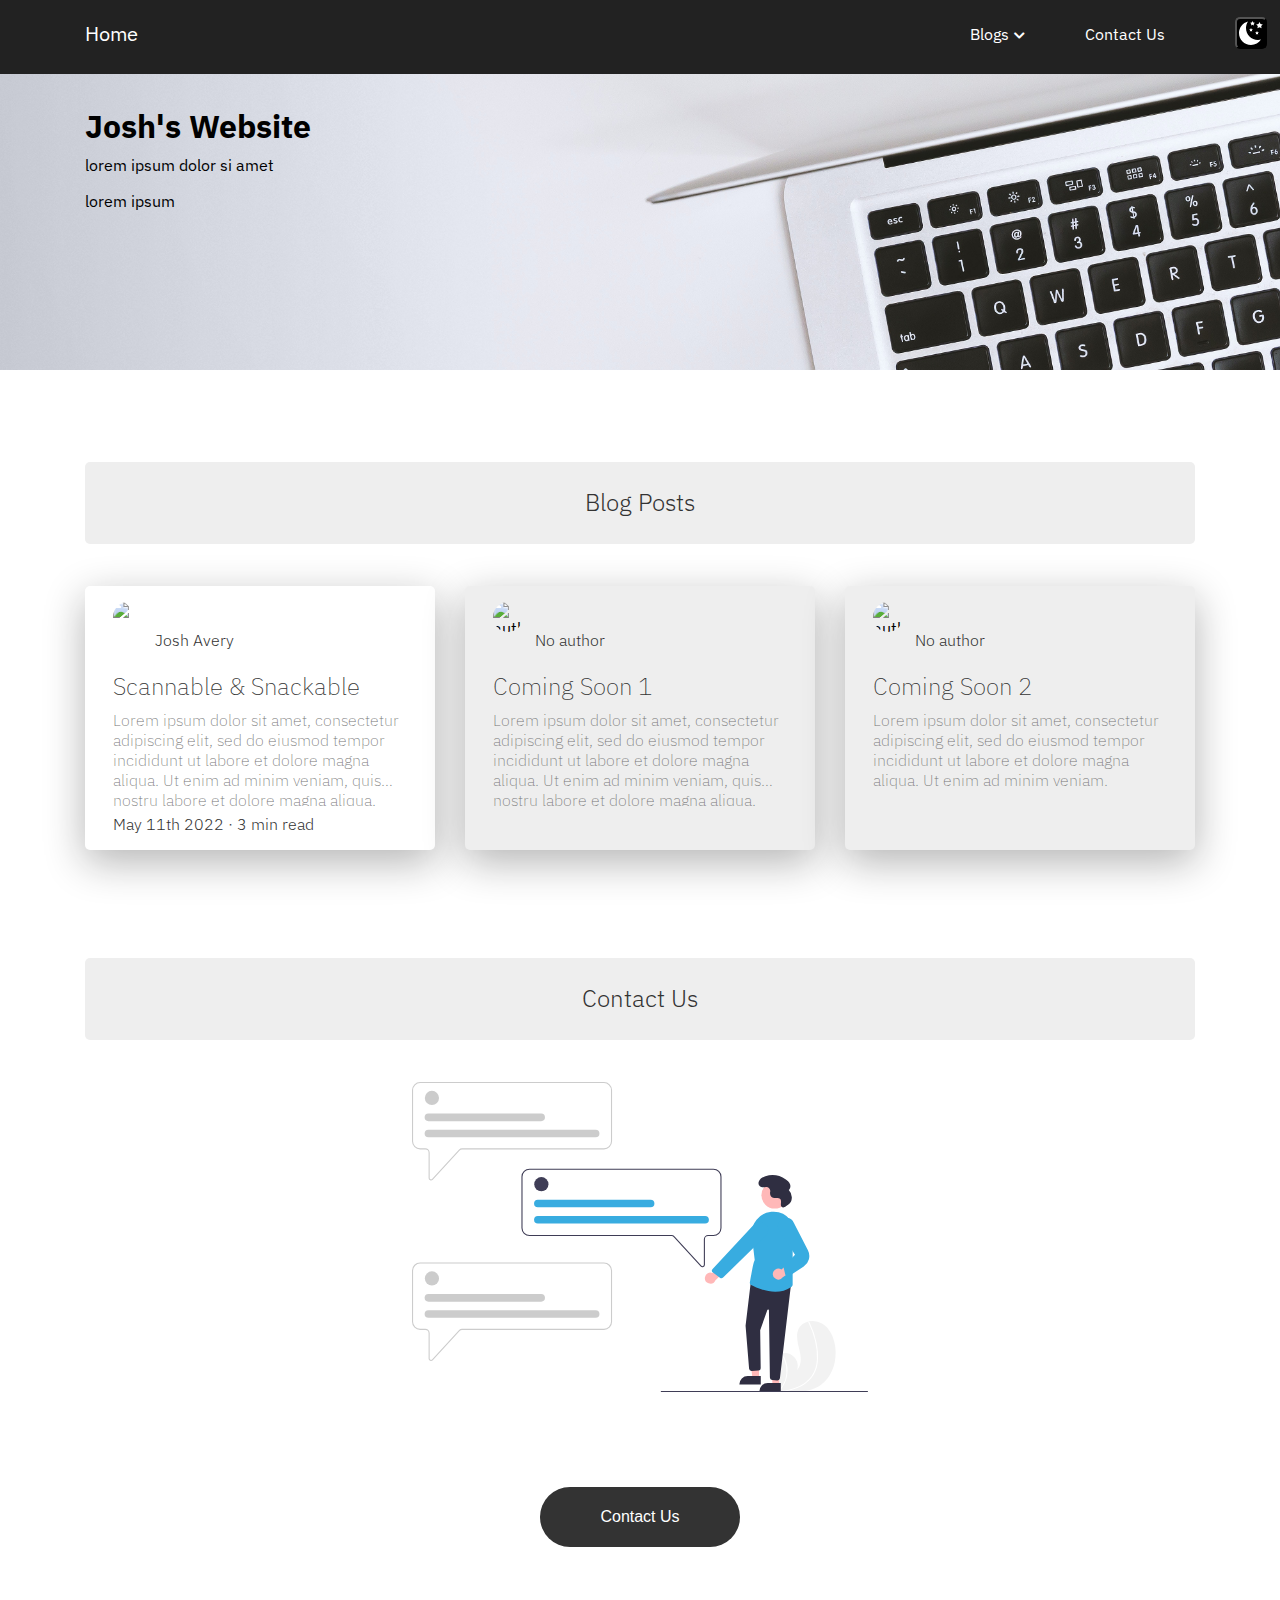
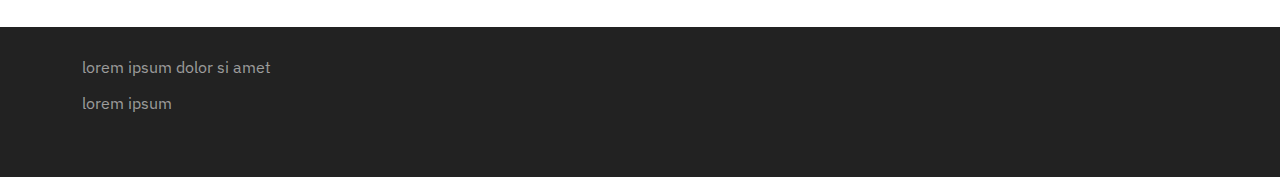
==== Uni Coding Module/pages/index.html @ 65207c30 "Add files via upload" ====
<!DOCTYPE html>
<html lang="en">

<head>
  <meta charset="utf-8">
    <meta name="viewport" content="width=device-width, initial-scale=1">
  <title>Uni Assignment</title>
  <link rel="stylesheet" type="text/css" href= "styles.css"/>
  <link rel="preconnect" href="https://fonts.googleapis.com">
    <link rel="preconnect" href="https://fonts.gstatic.com" crossorigin>
    <link href="https://fonts.googleapis.com/css2?family=IBM+Plex+Sans:ital,wght@0,100;0,200;0,300;0,400;0,500;0,600;0,700;1,100;1,200;1,300;1,400;1,500;1,600;1,700&display=swap" rel="stylesheet">
  <link rel="stylesheet" href="https://cdnjs.cloudflare.com/ajax/libs/font-awesome/5.13.0/css/all.min.css">
  <link rel="stylesheet" type="text/css" href= "bootstrap-grid.css"/>
  <link rel="stylesheet" type="text/css" href= "bootstrap-grid.min.css"/>
</head>

<body>

  <nav id="navbar">
    <ul class="menu">
      <li class="logo"><a href="../Pages/index.html">Home</a></li>
      <li class="item has-submenu">
        <a tabindex="0">Blogs</a>
        <ul class="submenu">
          <li class="subitem"><a href="../Pages/scannable&snackable.html">Scannable & Snackable</a></li>
          <li class="subitem"><a href="#">Coming Soon 1</a></li>
          <li class="subitem"><a href="#">Coming Soon 2</a></li>
        </ul>
      </li>
      <li class="item"><a href="../Pages/contact.html">Contact Us</a></li>
      <li class="toggle"><a href="#"><i class="fas fa-bars"></i></a></li>
    </ul>
  </nav>

  <div class="container" id="navspacer">
  </div>

  <div id="hero">
    <div class="container" id="herocontent">
      <h1 class="herocopy">Josh's Website</h1>
      <p class="herocopy">lorem ipsum dolor si amet</p>
      <p class="herocopy">lorem ipsum</p>
    </div>
  </div>

  <button id="dark-mode-toggle" class="dark-mode-toggle" aria-label="toggle dark mode">
  </button>

  <section>
    <div class="container">
      <div class="row">
        <div class="col" id="section-heading">
          <h2>Blog Posts</h2>
        </div>
      </div>
    </div>
    <div class="container">
      <div class="row">
        <div class="col" id="blog-card">
          <a href="../Pages/scannable&snackable.html">
            <div class="author-image">
              <img class="author-image" src="/Users/Joshua.avery@ibm.com/Library/Mobile Documents/com~apple~CloudDocs/Uni Coding Module/img/pexels-thgusstavo-santana-1933873.jpg" alt="author image">
            </div>
            <h4 class="blog-card-author">Josh Avery</h4>
            <h3 class="blog-card-title">Scannable & Snackable</h3>
            <p class="blog-card-copy">Lorem ipsum dolor sit amet, consectetur adipiscing elit, sed do eiusmod tempor incididunt ut labore et dolore magna aliqua. Ut enim ad minim veniam, quis nostru labore et dolore magna aliqua.</p>
            <p class="blog-card-info">May 11th 2022 · 3 min read</p>
          </a>
        </div>
        <div class="col blog-card-inactive">
          <div class="author-image">
            <img class="author-image" src="/Users/Joshua.avery@ibm.com/Library/Mobile Documents/com~apple~CloudDocs/Uni Coding Module/img/pexels-thgusstavo-santana-1933873.jpg" alt="author image">
          </div>
          <h4 class="blog-card-author">No author</h4>
          <h3 class="blog-card-title">Coming Soon 1</h3>
          <p class="blog-card-copy">Lorem ipsum dolor sit amet, consectetur adipiscing elit, sed do eiusmod tempor incididunt ut labore et dolore magna aliqua. Ut enim ad minim veniam, quis nostru labore et dolore magna aliqua.</p>
        </div>
        <div class="col blog-card-inactive">
          <div class="author-image">
            <img class="author-image" src="/Users/Joshua.avery@ibm.com/Library/Mobile Documents/com~apple~CloudDocs/Uni Coding Module/img/pexels-thgusstavo-santana-1933873.jpg" alt="author image">
          </div>
          <h4 class="blog-card-author">No author</h4>
          <h3 class="blog-card-title">Coming Soon 2</h3>
          <p class="blog-card-copy">Lorem ipsum dolor sit amet, consectetur adipiscing elit, sed do eiusmod tempor incididunt ut labore et dolore magna aliqua. Ut enim ad minim veniam.</p>
        </div>
      </div>
    </div>
  </section>

  <section style="height: auto;">
    <div class="container">
      <div class="row">
        <div class="col" id="section-heading-2">
          <h2>Contact Us</h2>
        </div>
      </div>
    </div>
    <div class="container">
      <div class="row" style="height: 45vh;">
        <div class="col" id="contact_img_index">
        </div>
      </div>
      <div class="row">
        <div class="col" style="display: flex; justify-content: center;">
          <a href="../Pages/contact.html">
            <button class="contact-button">Contact Us</button>
          </a>
        </div>
      </div>
    </div>
  </section>


    <div id="footer">
      <div class="container" id="footer_content">
        <p class="footer_content">lorem ipsum dolor si amet</p>
        <p class="footer_content">lorem ipsum</p>
      </div>
    </div>


  <script src="script.js"></script>
  <script src="darkmode.js"></script>

</body>

</html>
---- Uni Coding Module/pages/styles.css ----
* {
  box-sizing: border-box;
  padding: 0;
  margin: 0;}

body {
  font-family: 'IBM Plex Sans', sans-serif;
  margin-left: auto;
  margin-right: auto;
  margin-top: 0px;
  height: auto;
  background-color: var(--background);}

:root {
  --background: #FFFFFF;
  --dm-toggle: #FFFFFF;
  --body-text: #333333;
  --body-text-faint: #777777;
  --hero-text: #000000;
  --footer-text: #FFFFFF90;
  --nav-background: #222222;
  --button-color: #333333;
  --button-hover: #111111;
  --inverse-text: #FFFFFF;
  --box-shadow: #11111150;
  --card-background: #FFFFFF;
  --card-background-inactive: #EEEEEE;
  --section-heading-background: #EEEEEE;
  --blog-list-background: #EFEFEF60;}

.darkmode {
  --background: #222222;
  --dm-toggle: #FFBD33;
  --body-text: #FFFFFF;
  --body-text-faint: #FEFEFE80;
  --hero-text: #000000;
  --footer-text: #FFFFFF80;
  --nav-background: #000000;
  --button-color: #FFFFFF;
  --button-hover: #EEEEEE;
  --inverse-text: #333333;
  --box-shadow: #11111150;
  --card-background: #FFFFFF25;
  --card-background-inactive: #FFFFFF07;
  --section-heading-background: #EEEEEE20;
  --blog-list-background: #FFFFFF10;}

.dark-mode-toggle {
  position: absolute;
  z-index: 100;
  top: 1.3em;
  right: 1em;
  background-image: url(../img/dm_toggle.svg);
  background-repeat: no-repeat;
  background-color: var(--dm-toggle);
  background-position: center;
  color: var(--dm-toggle);
  cursor: pointer;
  width: 32px;
  height: 32px;
  border-radius: 5px;}

em {
  font-size: 11pt;
  color: var(--body-text-faint);}

h1 {
  font-family: 'IBM Plex Sans', sans-serif;
  color: var(--hero-text);
  padding-bottom: 8px;}

h2 {
  font-family: 'IBM Plex Sans', sans-serif;
  color: var(--body-text);
  font-weight: 300;
  padding-bottom: 16px;}

h3 {
  font-family: 'IBM Plex Sans', sans-serif;
  color: var(--body-text);
  font-weight: 400;
  padding-top: 16px;
  padding-bottom: 16px;}

p {
  color: var(--body-text);
  padding-bottom: 16px;}


#hero{
  background-image: url(../img/pexels-238118.jpg);
  background-size: cover;
  height: 300px;}

.herocopy {
  color: var(--hero-text);}

#footer {
  background-color: var(--nav-background);
  background-size: cover;
  margin-top: 80px;
  height: 150px;}

.footer_content {
  color: var(--footer-text);}

#blog-column-list {
  display: none;
  min-width: 190px;
  border-radius: 5px;}

#herocontent{
  padding-top: 35px;
  padding-left: 15px;
  padding-right: 15px;
  color: var(--hero-text);}

#contact_img{
  background-image: url(../img/undraw_personal_text_re_vqj3.svg);
  background-position: center top;
  background-size: clamp(10px, 80%, 1000px);
  background-repeat: no-repeat;
  margin-top: 190px;
  display: none;}

#contact_img_index{
  background-image: url(../img/undraw_personal_text_re_vqj3.svg);
  background-position: center top;
  background-size: clamp(10px, 80%, 1000px);
  background-repeat: no-repeat;
  margin-top: 0px;}

#section-heading {
  background-color: var(--section-heading-background);
  text-align: center;
  padding-top: 24px;
  margin-left: 15px;
  margin-right: 15px;
  padding-bottom: 10px;
  border-radius: 5px;
  margin-bottom: 12px;
  margin-top: 62px;
  height: auto;}

#section-heading-2 {
  background-color: var(--section-heading-background);
  text-align: center;
  padding-top: 24px;
  margin-left: 15px;
  margin-right: 15px;
  padding-bottom: 10px;
  border-radius: 5px;
  margin-bottom: 12px;
  margin-top: 62px;
  height: auto;}

#blog-card {
  margin-left: 15px;
  margin-right:15px;
  margin-bottom: 16px;
  background-color: var(--card-background);
  box-shadow: 0px 12px 40px var(--box-shadow);
  border-radius: 5px;
  height: clamp(150px, auto, 240px);}

.blog-card-inactive {
  min-width: 200px;
  margin-left: 15px;
  margin-right:15px;
  margin-bottom: 16px;
  background-color: var(--card-background-inactive);
  box-shadow: 0px 12px 40px var(--box-shadow);
  border-radius: 5px;
  height: auto;}

.author-image {
  border-radius: 50%;
  height: 30px;
  width: 30px;
  display: inline-block;
  margin-left: 8px;
  margin-top: 8px;}

.blog-card-author {
  font-weight: 300;
  font-size: 12pt;
  color: var(--body-text);
  margin-top: -20px;
  padding-left: 16px;
  display: inline-block;
  vertical-align: middle;}

.blog-text-bulk {
  text-align: center;}

.blog-card-title {
  font-weight: 200;
  font-size: 18pt;
  color: var(--body-text);
  padding-top: 12px;
  padding-left: 16px;
  padding-right: 16px;
  padding-bottom: 8px;
  display: block;}

.blog-card-copy {
  font-weight: 200;
  font-size: 12pt;
  display: -webkit-box;
  overflow: hidden;
  text-overflow: ellipsis;
  -webkit-line-clamp: 2;
  -webkit-box-orient: vertical;
  color: var(--body-text-faint);
  padding-left: 16px;
  padding-right: 16px;
  padding-bottom: 16px;
  margin-bottom: 8px;}

.blog-card-info {
  font-weight: 300;
  color: var(--body-text);
  font-size: 12pt;
  padding-left: 16px;
  padding-right: 16px;
  padding-bottom: 16px;}

.blog-link {
  background-color: var(--card-background-inactive);
  justify-content: left;
  margin-top: 10px;
  width: 100%;
  height: auto;
  padding-top: 8px;
  padding-bottom: 8px;
  padding-left: auto;
  padding-right: auto;
  border-radius: 5px;
  display: none;}

.blog-link-author {
  font-weight: 300;
  font-size: 10pt;
  color: var(--body-text);
  margin-top: -20px;
  padding-left: 16px;
  display: inline-block;
  vertical-align: middle;}

.blog-link-title {
  font-weight: 200;
  font-size: 16pt;
  width: 100%;
  color: var(--body-text);
  padding-top: 8px;
  padding-left: 16px;
  padding-right: 16px;
  padding-bottom: 8px;
  display: block;}

.blog-link-copy {
  font-weight: 200;
  font-size: 10pt;
  width: 100%;
  display: block;
  color: var(--body-text-faint);
  padding-left: 16px;
  padding-right: 16px;
  padding-bottom: 8px;
  margin-bottom: 4px;}

.link-author-image {
  border-radius: 50%;
  height: 30px;
  width: 30px;
  display: inline-block;
  margin-left: 8px;
  margin-top: 8px;}

section {
  height: auto;}

li a {
  text-decoration:none;
  color: white;}

.contact-button {
  display: block;
  align-content: center;
  width: 200px;
  height: 60px;
  padding: 12px;
  font-size: 16px;
  border-radius: 1000px;
  background-color: var(--button-color);
  color: var(--inverse-text);
  border: none;}
  .contact-button:hover {
    background-color: var(--button-hover);}

input[type=submit] {
  background-color: var(--button-color);
  color: var(--inverse-text);
  padding: 12px;
  width: clamp(10px, 100%, 120px);
  border-radius: 1000px;
  float: right;
  border: none;
  font-size: 16px;}
  input[type=submit]:hover{
    background-color: var(--button-hover);}

input[type=text] {
  font-size: 11pt;
  width: clamp(10px, 100%, 1000px);
  padding: 10px 20px;
  margin-top: 0px;
  margin-bottom: 12px;
  box-sizing: border-box;
  background-color: #F8F8F8;
  border: none;
  border-bottom: 1px solid black;
  resize: none;}
  input[type=text]:hover {
    background-color: #EEEEEE;}
  input[type=text]:focus {
    background-color: #F8F8F8;}

input[type=radio] {
  display: inline;
  margin-bottom: 12px;}

input[type=date] {
  width: 250px;
  font-size: 11pt;
  padding: 10px 20px;
  margin-bottom: 12px;
  box-sizing: content-box;
  background-color: #F8F8F8;
  font-family: 'IBM Plex Sans', sans-serif;
  border: none;
  border-bottom: 1px solid black;}

select {
  width: 250px;
  font-size: 11pt;
  font-family: 'IBM Plex Sans', sans-serif;
  padding: 10px 20px;
  margin-bottom: 12px;
  box-sizing: content-box;
  background-color: #F8F8F8;
  border: none;
  border-bottom: 1px solid black;}

textarea {
  font-family: 'IBM Plex Sans', sans-serif;
  font-size: 11pt;
  height: 100px;
  width: clamp(10px, 100%, 1000px);
  padding: 10px 20px;
  margin-top: 0px;
  margin-bottom: 12px;
  box-sizing: border-box;
  background-color: #F8F8F8;
  border: none;
  border-bottom: 1px solid black;
  resize: none;}
  textarea:hover {
    background-color: #EEEEEE;}
  textarea:focus {
    background-color: #F8F8F8;}

label {
  padding-bottom: 8px;
  padding-top: 20px;
  font-size: 11pt;
  font-weight: 400;
  box-sizing: border-box;
  display: block;
  color: var(--body-text);}

#navbar {
  background: var(--nav-background);
  padding: 0 15px;
  position: fixed;
  min-height: 70px;
  top: 0;
  width: 100%;
  transition: top 0.4s;
  z-index: 5;}

a {
  font-family: 'IBM Plex Sans', sans-serif;
  color: white;
  text-decoration: none;
  cursor: pointer;}
  li a:hover {
    text-decoration: underline;
    color: white;}

#navspacer {
  height: 70px;}

.menu,
.submenu {
  list-style-type: none;
  z-index: 5;}

.logo {
  font-family: 'IBM Plex Sans', sans-serif;
  font-size: 20px;
  padding: 10px 10px 7.5px 0;}

.item {
  padding-top: 14px;
  padding-left: 30px;
  padding-bottom: 0px;
  padding-right: 30px;}

.item.button {
  padding: 9px 5px;}

.item:not(.button) a:hover,
.item a:hover::after {
  color: #FFFFFF;}

/* Mobile menu */
.menu {
  display: flex;
  flex-wrap: wrap;
  justify-content: space-between;
  align-items: center;
  width: 540px;
  margin-left: auto;
  margin-right: auto;
}
.menu li a {
  display: block;
  margin-bottom: 0px;
  margin-top: 10px;
}
.menu li.subitem a {
  padding: 15px;
}
.toggle {
  order: 1;
  font-size: 20px;
  margin-right: 60px;
}
.item.button {
  order: 2;
}
.item {
  order: 3;
  width: 100%;
  text-align: center;
  display: none;
  padding-bottom: 30px;
}
.active .item {
  display: block;
}
.button.secondary {
  /* divider between buttons and menu links */
  border-bottom: 1px #444 solid;
}
/* Submenu up from mobile screens */
.submenu {
  display: none;
}
.submenu-active .submenu {
  display: block;
  padding-left: 50px;
  padding-right: 50px;
}
.has-submenu i {
  font-size: 12px;
}
.has-submenu > a::after {
  font-family: "Font Awesome 5 Free";
  font-size: 12px;
  line-height: 16px;
  font-weight: 900;
  content: "\f078";
  color: white;
  padding-left: 5px;
}
.subitem a {
  padding: 10px 15px;
}
.submenu-active {
  background-color: #222;
  border-radius: 3px;}

.container {
  padding-top: 30px;}

@media all and (max-width: 576px) {
  .menu {
    justify-content: center;
    width: 100%;
    margin-left: auto;
    margin-right: auto;}

  .logo {
    flex: 1;}

  .item.button {
    width: auto;
    order: 1;
    display: block;}

  .toggle {
    flex: 1;
    text-align: right;
    order: 2;}
}

/* Small Screens */
@media all and (min-width: 576px) {
  .menu {
    justify-content: center;
    width: 540px;
    margin-left: auto;
    margin-right: auto;
    padding-left: 15px;
    padding-right: 15px;}

  .logo {
    flex: 1;}

  .item.button {
    width: auto;
    order: 1;
    display: block;}

  .toggle {
    flex: 1;
    text-align: right;
    order: 2;}
}

/* Medium Screens */
@media all and (min-width: 768px) {
  .menu {
    justify-content: center;
    width: 720px;
    margin-left: auto;
    margin-right: auto;
    padding-left: 15px;
    padding-right: 15px;}

  .logo {
    flex: 1;}

  .item.button {
    width: auto;
    order: 1;
    display: block;}

  .toggle {
    flex: 1;
    text-align: right;
    order: 2;}

  .blog-card-copy {
    font-weight: 200;
    font-size: 12pt;
    display: -webkit-box;
    overflow: hidden;
    text-overflow: ellipsis;
    -webkit-line-clamp: 3;
    -webkit-box-orient: vertical;
    color: var(--body-text-faint);
    padding-left: 16px;
    padding-right: 16px;
    padding-bottom: 16px;
    margin-bottom: 8px;}

  #contact_img_index{
    background-image: url(../img/undraw_personal_text_re_vqj3.svg);
    background-position: center top;
    background-size: clamp(10px, 60%, 1000px);
    background-repeat: no-repeat;
    margin-top: 0px;}

  /* Button up from tablet screen */
  .menu li.button a {
    padding: 10px 15px;
    margin: 5px 0;}

  .button a {
    background: #0080ff;
    border: 1px royalblue solid;}

  .button.secondary {
    border: 0;}

  .button.secondary a {
    background: transparent;
    border: 1px #0080ff solid;}

  .button a:hover {
    text-decoration: none;}

  .button:not(.secondary) a:hover {
    background: royalblue;
    border-color: darkblue;}
}

/* Large Screens */
@media all and (min-width: 992px) {
  .menu {
    align-items: flex-start;
    flex-wrap: nowrap;
    background: none;
    width: 960px;
    margin-left: auto;
    margin-right: auto;
    padding-left: 15px;
    padding-right: 15px;}

  .logo {
    order: 0;}

  .item {
    order: 1;
    position: relative;
    display: block;
    width: auto;}

  .button {
    order: 2;}

  .submenu-active .submenu {
    display: block;
    position: absolute;
    width: 300px;
    left: -90px;
    top: 75px;
    background: #111;
    z-index: 3}

  .toggle {
    display: none;}

  .submenu-active {
    border-radius: 0;}

  .blog-card-copy {
    font-weight: 200;
    font-size: 12pt;
    display: -webkit-box;
    overflow: hidden;
    text-overflow: ellipsis;
    -webkit-line-clamp: 4;
    -webkit-box-orient: vertical;
    color: var(--body-text-faint);
    padding-left: 16px;
    padding-right: 16px;
    padding-bottom: 16px;
    margin-bottom: 8px;}

  #contact_img{
    background-image: url(../img/undraw_personal_text_re_vqj3.svg);
    background-position: center top;
    background-size: clamp(10px, 80%, 1000px);
    background-repeat: no-repeat;
    margin-top: 190px;
    display: block;}

  #contact_img_index{
    background-image: url(../img/undraw_personal_text_re_vqj3.svg);
    background-position: center top;
    background-size: clamp(10px, 40%, 1000px);
    background-repeat: no-repeat;
    margin-top: 0px;}

  #blog-column-list {
    display: block;
    background-color: var(--blog-list-background);
    border-radius: 5px;}

  .blog-link {
    background-color: var(--card-background-inactive);
    justify-content: left;
    margin-top: 10px;
    width: 100%;
    height: auto;
    padding-top: 8px;
    padding-bottom: 8px;
    padding-left: auto;
    padding-right: auto;
    border-radius: 5px;
    display: block;}

  .blog-text-bulk {
    align-content: left;
    text-align: left;}
}

/* XL Screens */

@media all and (min-width: 1200px) {
  .menu {
    align-items: flex-start;
    flex-wrap: nowrap;
    background: none;
    width: 1140px;
    margin-left: auto;
    margin-right: auto;
    padding-left: 15px;
    padding-right: 15px;}
}

/* XXL Screens */

@media all and (min-width: 1400px) {
  .menu {
    align-items: flex-start;
    flex-wrap: nowrap;
    background: none;
    width: 1320px;
    margin-left: auto;
    margin-right: auto;
    padding-left: 15px;
    padding-right: 15px;}

  .blog-card-copy {
    font-weight: 200;
    font-size: 12pt;
    display: -webkit-box;
    overflow: hidden;
    text-overflow: ellipsis;
    -webkit-line-clamp: 6;
    -webkit-box-orient: vertical;
    color: var(--body-text-faint);
    padding-left: 16px;
    padding-right: 16px;
    padding-bottom: 16px;
    margin-bottom: 8px;}
}

@media only screen and (max-width: 992px) {
  .col-9 {
    width: 100% !important;}
}
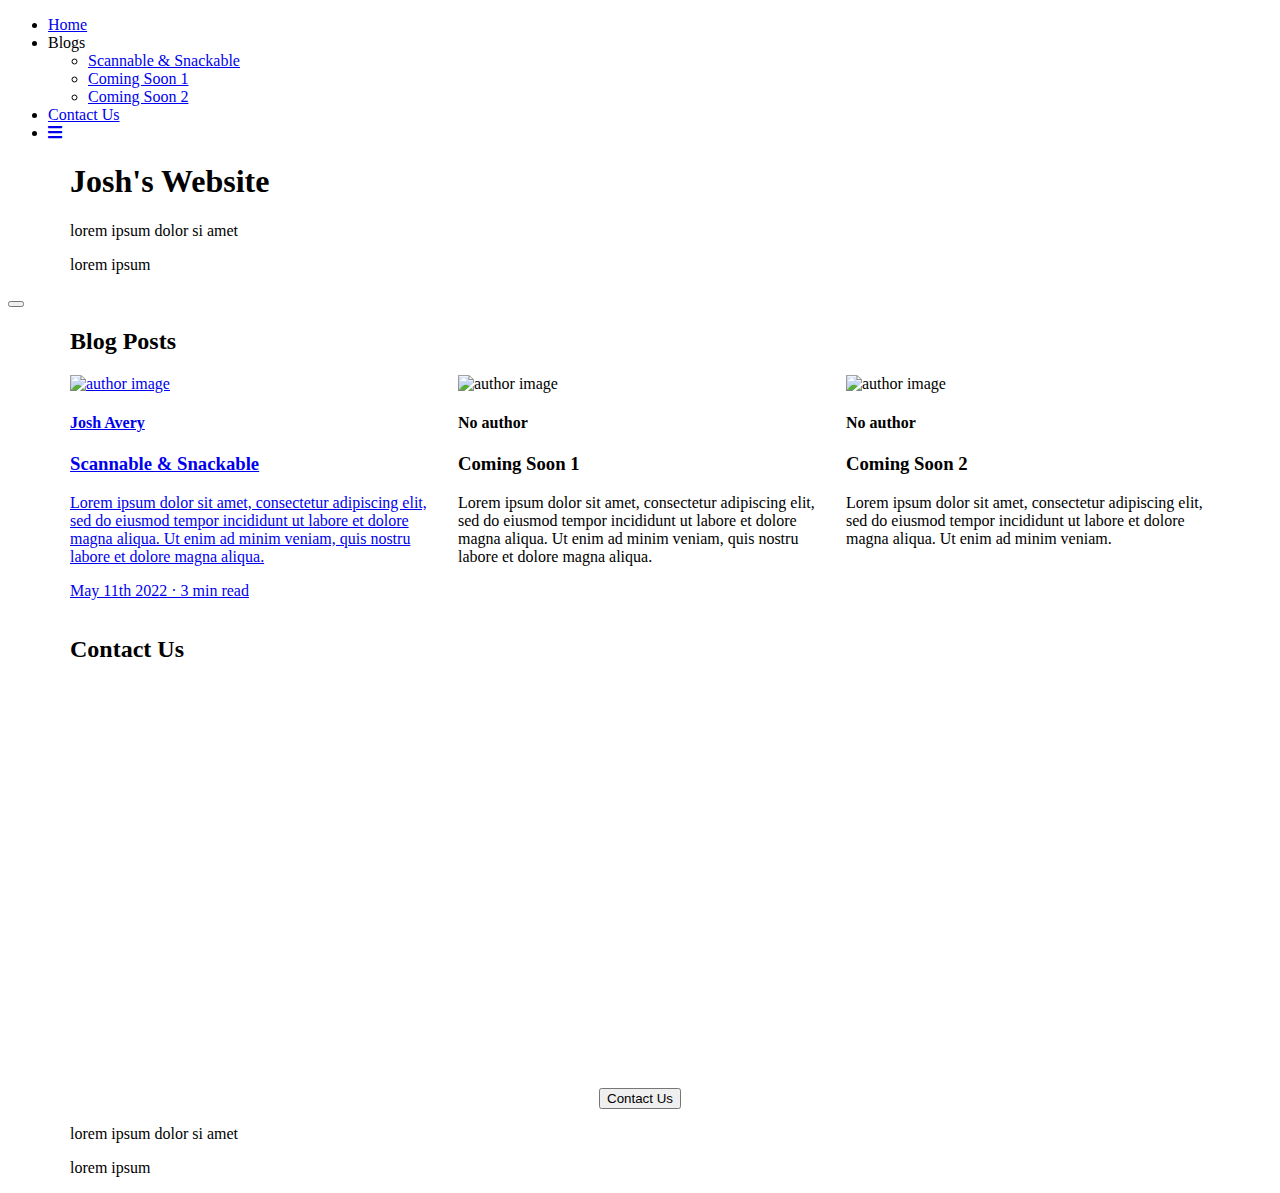
==== commit 6638fce0: "Update index.html" ====
--- a/Uni Coding Module/pages/index.html
+++ b/Uni Coding Module/pages/index.html
@@ -4,8 +4,9 @@
 <head>
   <meta charset="utf-8">
     <meta name="viewport" content="width=device-width, initial-scale=1">
-  <title>Uni Assignment</title>
-  <link rel="stylesheet" type="text/css" href= "styles.css"/>
+  <title>UX and Content Design</title>
+  <link rel="stylesheet" type="text/css" href= "pages/styles.css"/>
+  <link rel="icon" type="image/x-icon" href="img/Favicon.png">
   <link rel="preconnect" href="https://fonts.googleapis.com">
     <link rel="preconnect" href="https://fonts.gstatic.com" crossorigin>
     <link href="https://fonts.googleapis.com/css2?family=IBM+Plex+Sans:ital,wght@0,100;0,200;0,300;0,400;0,500;0,600;0,700;1,100;1,200;1,300;1,400;1,500;1,600;1,700&display=swap" rel="stylesheet">
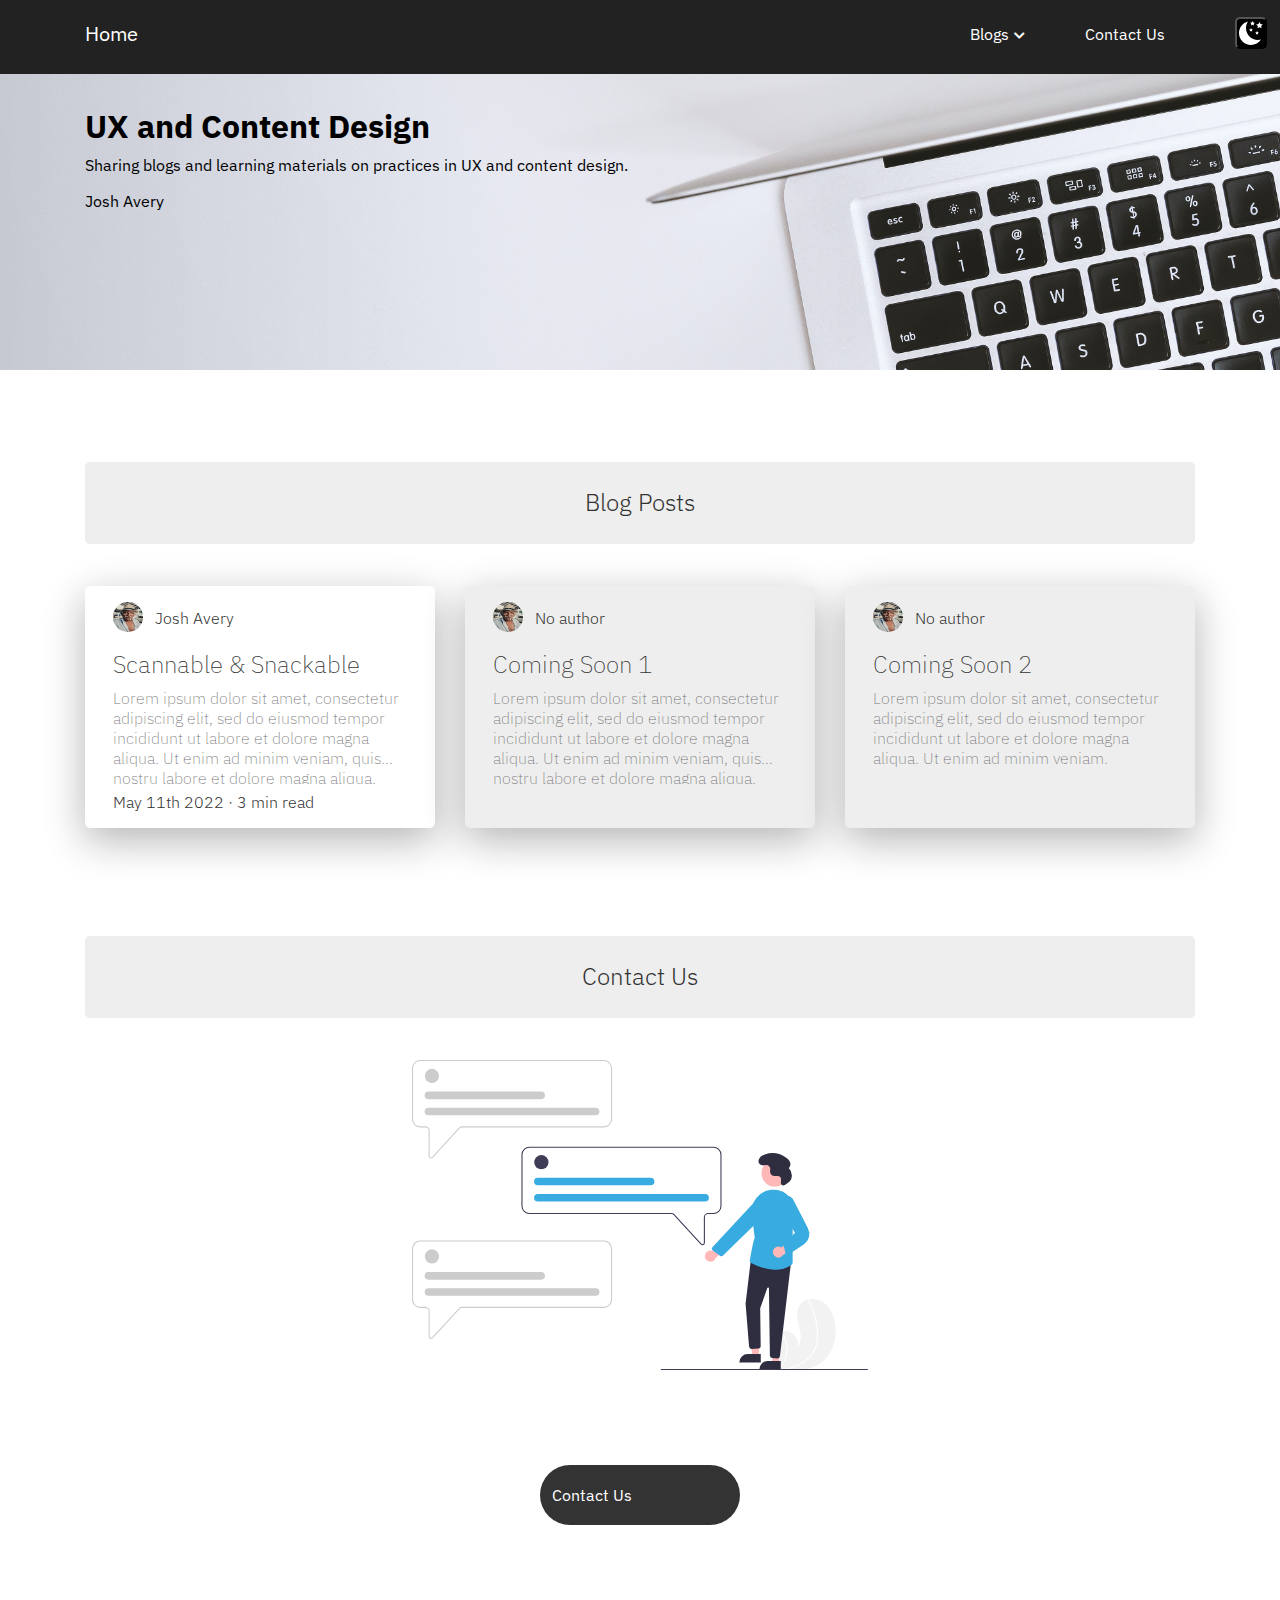
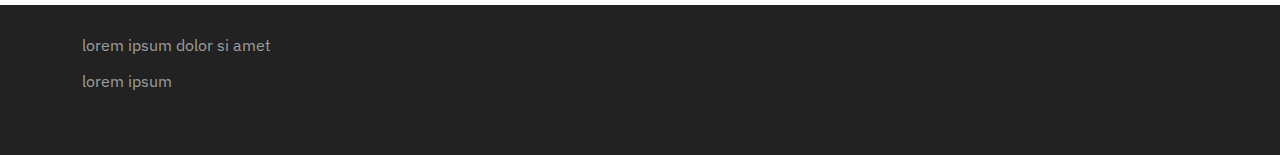
==== commit 8155e83f: "Update index.html" ====
--- a/Uni Coding Module/pages/index.html
+++ b/Uni Coding Module/pages/index.html
@@ -5,14 +5,14 @@
   <meta charset="utf-8">
     <meta name="viewport" content="width=device-width, initial-scale=1">
   <title>UX and Content Design</title>
-  <link rel="stylesheet" type="text/css" href= "pages/styles.css"/>
-  <link rel="icon" type="image/x-icon" href="img/Favicon.png">
+  <link rel="stylesheet" type="text/css" href= "../pages/styles.css"/>
+  <link rel="icon" type="image/x-icon" href="../img/Favicon.png">
   <link rel="preconnect" href="https://fonts.googleapis.com">
     <link rel="preconnect" href="https://fonts.gstatic.com" crossorigin>
     <link href="https://fonts.googleapis.com/css2?family=IBM+Plex+Sans:ital,wght@0,100;0,200;0,300;0,400;0,500;0,600;0,700;1,100;1,200;1,300;1,400;1,500;1,600;1,700&display=swap" rel="stylesheet">
   <link rel="stylesheet" href="https://cdnjs.cloudflare.com/ajax/libs/font-awesome/5.13.0/css/all.min.css">
-  <link rel="stylesheet" type="text/css" href= "bootstrap-grid.css"/>
-  <link rel="stylesheet" type="text/css" href= "bootstrap-grid.min.css"/>
+  <link rel="stylesheet" type="text/css" href= "../pages/bootstrap-grid.css"/>
+  <link rel="stylesheet" type="text/css" href= "../pages/bootstrap-grid.min.css"/>
 </head>
 
 <body>
@@ -38,9 +38,9 @@
 
   <div id="hero">
     <div class="container" id="herocontent">
-      <h1 class="herocopy">Josh's Website</h1>
-      <p class="herocopy">lorem ipsum dolor si amet</p>
-      <p class="herocopy">lorem ipsum</p>
+      <h1 class="herocopy">UX and Content Design</h1>
+      <p class="herocopy">Sharing blogs and learning materials on practices in UX and content design.</p>
+      <p class="herocopy">Josh Avery</p>
     </div>
   </div>
 
@@ -60,7 +60,7 @@
         <div class="col" id="blog-card">
           <a href="../Pages/scannable&snackable.html">
             <div class="author-image">
-              <img class="author-image" src="/Users/Joshua.avery@ibm.com/Library/Mobile Documents/com~apple~CloudDocs/Uni Coding Module/img/pexels-thgusstavo-santana-1933873.jpg" alt="author image">
+              <img class="author-image" src="../img/pexels-thgusstavo-santana-1933873.jpg" alt="author image">
             </div>
             <h4 class="blog-card-author">Josh Avery</h4>
             <h3 class="blog-card-title">Scannable & Snackable</h3>
@@ -70,7 +70,7 @@
         </div>
         <div class="col blog-card-inactive">
           <div class="author-image">
-            <img class="author-image" src="/Users/Joshua.avery@ibm.com/Library/Mobile Documents/com~apple~CloudDocs/Uni Coding Module/img/pexels-thgusstavo-santana-1933873.jpg" alt="author image">
+            <img class="author-image" src="../img/pexels-thgusstavo-santana-1933873.jpg" alt="author image">
           </div>
           <h4 class="blog-card-author">No author</h4>
           <h3 class="blog-card-title">Coming Soon 1</h3>
@@ -78,7 +78,7 @@
         </div>
         <div class="col blog-card-inactive">
           <div class="author-image">
-            <img class="author-image" src="/Users/Joshua.avery@ibm.com/Library/Mobile Documents/com~apple~CloudDocs/Uni Coding Module/img/pexels-thgusstavo-santana-1933873.jpg" alt="author image">
+            <img class="author-image" src="../img/pexels-thgusstavo-santana-1933873.jpg" alt="author image">
           </div>
           <h4 class="blog-card-author">No author</h4>
           <h3 class="blog-card-title">Coming Soon 2</h3>
@@ -103,9 +103,7 @@
       </div>
       <div class="row">
         <div class="col" style="display: flex; justify-content: center;">
-          <a href="../Pages/contact.html">
-            <button class="contact-button">Contact Us</button>
-          </a>
+          <a class="contact-button" href="../Pages/contact.html">Contact Us</a>
         </div>
       </div>
     </div>
--- a/Uni Coding Module/pages/styles.css
+++ b/Uni Coding Module/pages/styles.css
@@ -0,0 +1,747 @@
+* {
+  box-sizing: border-box;
+  padding: 0;
+  margin: 0;}
+
+body {
+  font-family: 'IBM Plex Sans', sans-serif;
+  margin-left: auto;
+  margin-right: auto;
+  margin-top: 0px;
+  height: auto;
+  background-color: var(--background);}
+
+:root {
+  --background: #FFFFFF;
+  --dm-toggle: #FFFFFF;
+  --body-text: #333333;
+  --body-text-faint: #777777;
+  --hero-text: #000000;
+  --footer-text: #FFFFFF90;
+  --nav-background: #222222;
+  --button-color: #333333;
+  --button-hover: #111111;
+  --inverse-text: #FFFFFF;
+  --box-shadow: #11111150;
+  --card-background: #FFFFFF;
+  --card-background-inactive: #EEEEEE;
+  --section-heading-background: #EEEEEE;
+  --blog-list-background: #EFEFEF60;}
+
+.darkmode {
+  --background: #222222;
+  --dm-toggle: #FFBD33;
+  --body-text: #FFFFFF;
+  --body-text-faint: #FEFEFE80;
+  --hero-text: #000000;
+  --footer-text: #FFFFFF80;
+  --nav-background: #000000;
+  --button-color: #FFFFFF;
+  --button-hover: #EEEEEE;
+  --inverse-text: #333333;
+  --box-shadow: #11111150;
+  --card-background: #FFFFFF25;
+  --card-background-inactive: #FFFFFF07;
+  --section-heading-background: #EEEEEE20;
+  --blog-list-background: #FFFFFF10;}
+
+.dark-mode-toggle {
+  position: absolute;
+  z-index: 100;
+  top: 1.3em;
+  right: 1em;
+  background-image: url(../img/dm_toggle.svg);
+  background-repeat: no-repeat;
+  background-color: var(--dm-toggle);
+  background-position: center;
+  color: var(--dm-toggle);
+  cursor: pointer;
+  width: 32px;
+  height: 32px;
+  border-radius: 5px;}
+
+em {
+  font-size: 11pt;
+  color: var(--body-text-faint);}
+
+h1 {
+  font-family: 'IBM Plex Sans', sans-serif;
+  color: var(--hero-text);
+  padding-bottom: 8px;}
+
+h2 {
+  font-family: 'IBM Plex Sans', sans-serif;
+  color: var(--body-text);
+  font-weight: 300;
+  padding-bottom: 16px;}
+
+h3 {
+  font-family: 'IBM Plex Sans', sans-serif;
+  color: var(--body-text);
+  font-weight: 400;
+  padding-top: 16px;
+  padding-bottom: 16px;}
+
+p {
+  color: var(--body-text);
+  padding-bottom: 16px;}
+
+
+#hero{
+  background-image: url(../img/pexels-238118.jpg);
+  background-size: cover;
+  height: 300px;}
+
+.herocopy {
+  color: var(--hero-text);}
+
+#footer {
+  background-color: var(--nav-background);
+  background-size: cover;
+  margin-top: 80px;
+  height: 150px;}
+
+.footer_content {
+  color: var(--footer-text);}
+
+#blog-column-list {
+  display: none;
+  min-width: 190px;
+  border-radius: 5px;}
+
+#herocontent{
+  padding-top: 35px;
+  padding-left: 15px;
+  padding-right: 15px;
+  color: var(--hero-text);}
+
+#contact_img{
+  background-image: url(../img/undraw_personal_text_re_vqj3.svg);
+  background-position: center top;
+  background-size: clamp(10px, 80%, 1000px);
+  background-repeat: no-repeat;
+  margin-top: 190px;
+  display: none;}
+
+#contact_img_index{
+  background-image: url(../img/undraw_personal_text_re_vqj3.svg);
+  background-position: center top;
+  background-size: clamp(10px, 80%, 1000px);
+  background-repeat: no-repeat;
+  margin-top: 0px;}
+
+#section-heading {
+  background-color: var(--section-heading-background);
+  text-align: center;
+  padding-top: 24px;
+  margin-left: 15px;
+  margin-right: 15px;
+  padding-bottom: 10px;
+  border-radius: 5px;
+  margin-bottom: 12px;
+  margin-top: 62px;
+  height: auto;}
+
+#section-heading-2 {
+  background-color: var(--section-heading-background);
+  text-align: center;
+  padding-top: 24px;
+  margin-left: 15px;
+  margin-right: 15px;
+  padding-bottom: 10px;
+  border-radius: 5px;
+  margin-bottom: 12px;
+  margin-top: 62px;
+  height: auto;}
+
+#blog-card {
+  margin-left: 15px;
+  margin-right:15px;
+  margin-bottom: 16px;
+  background-color: var(--card-background);
+  box-shadow: 0px 12px 40px var(--box-shadow);
+  border-radius: 5px;
+  height: clamp(150px, auto, 240px);}
+
+.blog-card-inactive {
+  min-width: 200px;
+  margin-left: 15px;
+  margin-right:15px;
+  margin-bottom: 16px;
+  background-color: var(--card-background-inactive);
+  box-shadow: 0px 12px 40px var(--box-shadow);
+  border-radius: 5px;
+  height: auto;}
+
+.author-image {
+  border-radius: 50%;
+  height: 30px;
+  width: 30px;
+  display: inline-block;
+  margin-left: 8px;
+  margin-top: 8px;}
+
+.blog-card-author {
+  font-weight: 300;
+  font-size: 12pt;
+  color: var(--body-text);
+  margin-top: -20px;
+  padding-left: 16px;
+  display: inline-block;
+  vertical-align: middle;}
+
+.blog-text-bulk {
+  text-align: center;}
+
+.blog-card-title {
+  font-weight: 200;
+  font-size: 18pt;
+  color: var(--body-text);
+  padding-top: 12px;
+  padding-left: 16px;
+  padding-right: 16px;
+  padding-bottom: 8px;
+  display: block;}
+
+.blog-card-copy {
+  font-weight: 200;
+  font-size: 12pt;
+  display: -webkit-box;
+  overflow: hidden;
+  text-overflow: ellipsis;
+  -webkit-line-clamp: 2;
+  -webkit-box-orient: vertical;
+  color: var(--body-text-faint);
+  padding-left: 16px;
+  padding-right: 16px;
+  padding-bottom: 16px;
+  margin-bottom: 8px;}
+
+.blog-card-info {
+  font-weight: 300;
+  color: var(--body-text);
+  font-size: 12pt;
+  padding-left: 16px;
+  padding-right: 16px;
+  padding-bottom: 16px;}
+
+.blog-link {
+  background-color: var(--card-background-inactive);
+  justify-content: left;
+  margin-top: 10px;
+  width: 100%;
+  height: auto;
+  padding-top: 8px;
+  padding-bottom: 8px;
+  padding-left: auto;
+  padding-right: auto;
+  border-radius: 5px;
+  display: none;}
+
+.blog-link-author {
+  font-weight: 300;
+  font-size: 10pt;
+  color: var(--body-text);
+  margin-top: -20px;
+  padding-left: 16px;
+  display: inline-block;
+  vertical-align: middle;}
+
+.blog-link-title {
+  font-weight: 200;
+  font-size: 16pt;
+  width: 100%;
+  color: var(--body-text);
+  padding-top: 8px;
+  padding-left: 16px;
+  padding-right: 16px;
+  padding-bottom: 8px;
+  display: block;}
+
+.blog-link-copy {
+  font-weight: 200;
+  font-size: 10pt;
+  width: 100%;
+  display: block;
+  color: var(--body-text-faint);
+  padding-left: 16px;
+  padding-right: 16px;
+  padding-bottom: 8px;
+  margin-bottom: 4px;}
+
+.link-author-image {
+  border-radius: 50%;
+  height: 30px;
+  width: 30px;
+  display: inline-block;
+  margin-left: 8px;
+  margin-top: 8px;}
+
+section {
+  height: auto;}
+
+li a {
+  text-decoration:none;
+  color: white;}
+
+.contact-button {
+  display: block;
+  align-content: center;
+  width: 200px;
+  height: 60px;
+  padding: 12px;
+  font-size: 16px;
+  border-radius: 1000px;
+  background-color: var(--button-color);
+  color: var(--inverse-text);
+  border: none;}
+  .contact-button:hover {
+    background-color: var(--button-hover);}
+
+input[type=submit] {
+  background-color: var(--button-color);
+  color: var(--inverse-text);
+  padding: 12px;
+  width: clamp(10px, 100%, 120px);
+  border-radius: 1000px;
+  float: right;
+  border: none;
+  font-size: 16px;}
+  input[type=submit]:hover{
+    background-color: var(--button-hover);}
+
+input[type=text] {
+  font-size: 11pt;
+  width: clamp(10px, 100%, 1000px);
+  padding: 10px 20px;
+  margin-top: 0px;
+  margin-bottom: 12px;
+  box-sizing: border-box;
+  background-color: #F8F8F8;
+  border: none;
+  border-bottom: 1px solid black;
+  resize: none;}
+  input[type=text]:hover {
+    background-color: #EEEEEE;}
+  input[type=text]:focus {
+    background-color: #F8F8F8;}
+
+input[type=radio] {
+  display: inline;
+  margin-bottom: 12px;}
+
+input[type=date] {
+  width: 250px;
+  font-size: 11pt;
+  padding: 10px 20px;
+  margin-bottom: 12px;
+  box-sizing: content-box;
+  background-color: #F8F8F8;
+  font-family: 'IBM Plex Sans', sans-serif;
+  border: none;
+  border-bottom: 1px solid black;}
+
+select {
+  width: 250px;
+  font-size: 11pt;
+  font-family: 'IBM Plex Sans', sans-serif;
+  padding: 10px 20px;
+  margin-bottom: 12px;
+  box-sizing: content-box;
+  background-color: #F8F8F8;
+  border: none;
+  border-bottom: 1px solid black;}
+
+textarea {
+  font-family: 'IBM Plex Sans', sans-serif;
+  font-size: 11pt;
+  height: 100px;
+  width: clamp(10px, 100%, 1000px);
+  padding: 10px 20px;
+  margin-top: 0px;
+  margin-bottom: 12px;
+  box-sizing: border-box;
+  background-color: #F8F8F8;
+  border: none;
+  border-bottom: 1px solid black;
+  resize: none;}
+  textarea:hover {
+    background-color: #EEEEEE;}
+  textarea:focus {
+    background-color: #F8F8F8;}
+
+label {
+  padding-bottom: 8px;
+  padding-top: 20px;
+  font-size: 11pt;
+  font-weight: 400;
+  box-sizing: border-box;
+  display: block;
+  color: var(--body-text);}
+
+#navbar {
+  background: var(--nav-background);
+  padding: 0 15px;
+  position: fixed;
+  min-height: 70px;
+  top: 0;
+  width: 100%;
+  transition: top 0.4s;
+  z-index: 5;}
+
+a {
+  font-family: 'IBM Plex Sans', sans-serif;
+  color: white;
+  text-decoration: none;
+  cursor: pointer;}
+  li a:hover {
+    text-decoration: underline;
+    color: white;}
+
+#navspacer {
+  height: 70px;}
+
+.menu,
+.submenu {
+  list-style-type: none;
+  z-index: 5;}
+
+.logo {
+  font-family: 'IBM Plex Sans', sans-serif;
+  font-size: 20px;
+  padding: 10px 10px 7.5px 0;}
+
+.item {
+  padding-top: 14px;
+  padding-left: 30px;
+  padding-bottom: 0px;
+  padding-right: 30px;}
+
+.item.button {
+  padding: 9px 5px;}
+
+.item:not(.button) a:hover,
+.item a:hover::after {
+  color: #FFFFFF;}
+
+/* Mobile menu */
+.menu {
+  display: flex;
+  flex-wrap: wrap;
+  justify-content: space-between;
+  align-items: center;
+  width: 540px;
+  margin-left: auto;
+  margin-right: auto;
+}
+.menu li a {
+  display: block;
+  margin-bottom: 0px;
+  margin-top: 10px;
+}
+.menu li.subitem a {
+  padding: 15px;
+}
+.toggle {
+  order: 1;
+  font-size: 20px;
+  margin-right: 60px;
+}
+.item.button {
+  order: 2;
+}
+.item {
+  order: 3;
+  width: 100%;
+  text-align: center;
+  display: none;
+  padding-bottom: 30px;
+}
+.active .item {
+  display: block;
+}
+.button.secondary {
+  /* divider between buttons and menu links */
+  border-bottom: 1px #444 solid;
+}
+/* Submenu up from mobile screens */
+.submenu {
+  display: none;
+}
+.submenu-active .submenu {
+  display: block;
+  padding-left: 50px;
+  padding-right: 50px;
+}
+.has-submenu i {
+  font-size: 12px;
+}
+.has-submenu > a::after {
+  font-family: "Font Awesome 5 Free";
+  font-size: 12px;
+  line-height: 16px;
+  font-weight: 900;
+  content: "\f078";
+  color: white;
+  padding-left: 5px;
+}
+.subitem a {
+  padding: 10px 15px;
+}
+.submenu-active {
+  background-color: #222;
+  border-radius: 3px;}
+
+.container {
+  padding-top: 30px;}
+
+@media all and (max-width: 576px) {
+  .menu {
+    justify-content: center;
+    width: 100%;
+    margin-left: auto;
+    margin-right: auto;}
+
+  .logo {
+    flex: 1;}
+
+  .item.button {
+    width: auto;
+    order: 1;
+    display: block;}
+
+  .toggle {
+    flex: 1;
+    text-align: right;
+    order: 2;}
+}
+
+/* Small Screens */
+@media all and (min-width: 576px) {
+  .menu {
+    justify-content: center;
+    width: 540px;
+    margin-left: auto;
+    margin-right: auto;
+    padding-left: 15px;
+    padding-right: 15px;}
+
+  .logo {
+    flex: 1;}
+
+  .item.button {
+    width: auto;
+    order: 1;
+    display: block;}
+
+  .toggle {
+    flex: 1;
+    text-align: right;
+    order: 2;}
+}
+
+/* Medium Screens */
+@media all and (min-width: 768px) {
+  .menu {
+    justify-content: center;
+    width: 720px;
+    margin-left: auto;
+    margin-right: auto;
+    padding-left: 15px;
+    padding-right: 15px;}
+
+  .logo {
+    flex: 1;}
+
+  .item.button {
+    width: auto;
+    order: 1;
+    display: block;}
+
+  .toggle {
+    flex: 1;
+    text-align: right;
+    order: 2;}
+
+  .blog-card-copy {
+    font-weight: 200;
+    font-size: 12pt;
+    display: -webkit-box;
+    overflow: hidden;
+    text-overflow: ellipsis;
+    -webkit-line-clamp: 3;
+    -webkit-box-orient: vertical;
+    color: var(--body-text-faint);
+    padding-left: 16px;
+    padding-right: 16px;
+    padding-bottom: 16px;
+    margin-bottom: 8px;}
+
+  #contact_img_index{
+    background-image: url(../img/undraw_personal_text_re_vqj3.svg);
+    background-position: center top;
+    background-size: clamp(10px, 60%, 1000px);
+    background-repeat: no-repeat;
+    margin-top: 0px;}
+
+  /* Button up from tablet screen */
+  .menu li.button a {
+    padding: 10px 15px;
+    margin: 5px 0;}
+
+  .button a {
+    background: #0080ff;
+    border: 1px royalblue solid;}
+
+  .button.secondary {
+    border: 0;}
+
+  .button.secondary a {
+    background: transparent;
+    border: 1px #0080ff solid;}
+
+  .button a:hover {
+    text-decoration: none;}
+
+  .button:not(.secondary) a:hover {
+    background: royalblue;
+    border-color: darkblue;}
+}
+
+/* Large Screens */
+@media all and (min-width: 992px) {
+  .menu {
+    align-items: flex-start;
+    flex-wrap: nowrap;
+    background: none;
+    width: 960px;
+    margin-left: auto;
+    margin-right: auto;
+    padding-left: 15px;
+    padding-right: 15px;}
+
+  .logo {
+    order: 0;}
+
+  .item {
+    order: 1;
+    position: relative;
+    display: block;
+    width: auto;}
+
+  .button {
+    order: 2;}
+
+  .submenu-active .submenu {
+    display: block;
+    position: absolute;
+    width: 300px;
+    left: -90px;
+    top: 75px;
+    background: #111;
+    z-index: 3}
+
+  .toggle {
+    display: none;}
+
+  .submenu-active {
+    border-radius: 0;}
+
+  .blog-card-copy {
+    font-weight: 200;
+    font-size: 12pt;
+    display: -webkit-box;
+    overflow: hidden;
+    text-overflow: ellipsis;
+    -webkit-line-clamp: 4;
+    -webkit-box-orient: vertical;
+    color: var(--body-text-faint);
+    padding-left: 16px;
+    padding-right: 16px;
+    padding-bottom: 16px;
+    margin-bottom: 8px;}
+
+  #contact_img{
+    background-image: url(../img/undraw_personal_text_re_vqj3.svg);
+    background-position: center top;
+    background-size: clamp(10px, 80%, 1000px);
+    background-repeat: no-repeat;
+    margin-top: 190px;
+    display: block;}
+
+  #contact_img_index{
+    background-image: url(../img/undraw_personal_text_re_vqj3.svg);
+    background-position: center top;
+    background-size: clamp(10px, 40%, 1000px);
+    background-repeat: no-repeat;
+    margin-top: 0px;}
+
+  #blog-column-list {
+    display: block;
+    background-color: var(--blog-list-background);
+    border-radius: 5px;}
+
+  .blog-link {
+    background-color: var(--card-background-inactive);
+    justify-content: left;
+    margin-top: 10px;
+    width: 100%;
+    height: auto;
+    padding-top: 8px;
+    padding-bottom: 8px;
+    padding-left: auto;
+    padding-right: auto;
+    border-radius: 5px;
+    display: block;}
+
+  .blog-text-bulk {
+    align-content: left;
+    text-align: left;}
+}
+
+/* XL Screens */
+
+@media all and (min-width: 1200px) {
+  .menu {
+    align-items: flex-start;
+    flex-wrap: nowrap;
+    background: none;
+    width: 1140px;
+    margin-left: auto;
+    margin-right: auto;
+    padding-left: 15px;
+    padding-right: 15px;}
+}
+
+/* XXL Screens */
+
+@media all and (min-width: 1400px) {
+  .menu {
+    align-items: flex-start;
+    flex-wrap: nowrap;
+    background: none;
+    width: 1320px;
+    margin-left: auto;
+    margin-right: auto;
+    padding-left: 15px;
+    padding-right: 15px;}
+
+  .blog-card-copy {
+    font-weight: 200;
+    font-size: 12pt;
+    display: -webkit-box;
+    overflow: hidden;
+    text-overflow: ellipsis;
+    -webkit-line-clamp: 6;
+    -webkit-box-orient: vertical;
+    color: var(--body-text-faint);
+    padding-left: 16px;
+    padding-right: 16px;
+    padding-bottom: 16px;
+    margin-bottom: 8px;}
+}
+
+@media only screen and (max-width: 992px) {
+  .col-9 {
+    width: 100% !important;}
+}
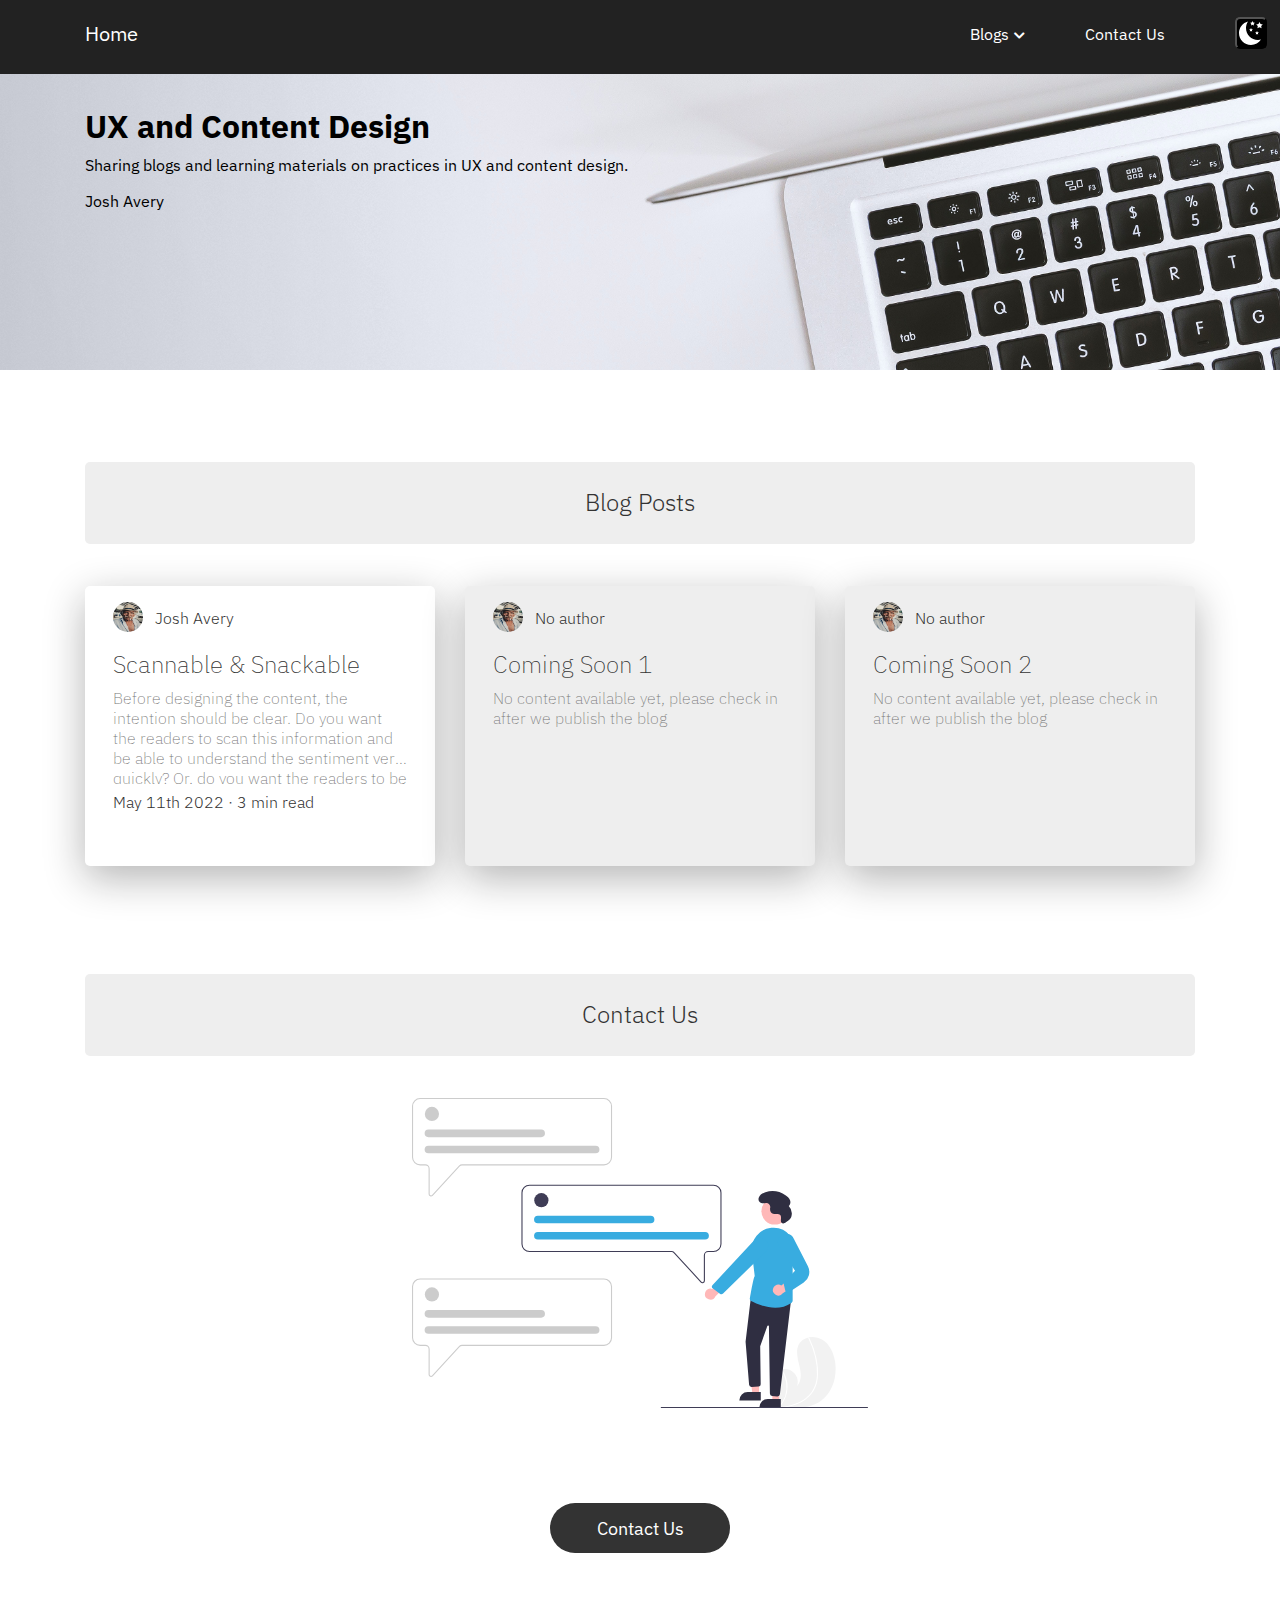
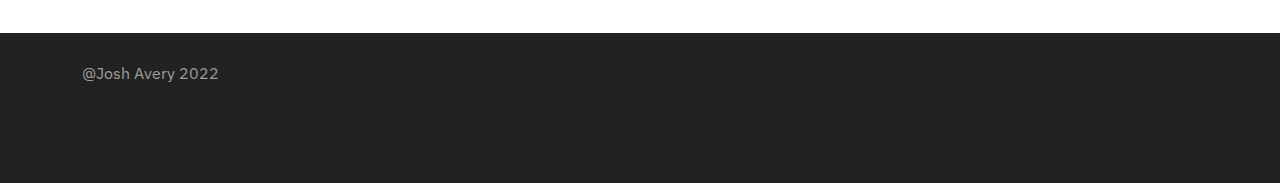
==== commit 3d1571a9: "Update index.html" ====
--- a/Uni Coding Module/pages/index.html
+++ b/Uni Coding Module/pages/index.html
@@ -64,7 +64,7 @@
             </div>
             <h4 class="blog-card-author">Josh Avery</h4>
             <h3 class="blog-card-title">Scannable & Snackable</h3>
-            <p class="blog-card-copy">Lorem ipsum dolor sit amet, consectetur adipiscing elit, sed do eiusmod tempor incididunt ut labore et dolore magna aliqua. Ut enim ad minim veniam, quis nostru labore et dolore magna aliqua.</p>
+            <p class="blog-card-copy">Before designing the content, the intention should be clear. Do you want the readers to scan this information and be able to understand the sentiment very quickly? Or, do you want the readers to be able to study the content to understand the detail in depth?</p>
             <p class="blog-card-info">May 11th 2022 · 3 min read</p>
           </a>
         </div>
@@ -74,7 +74,7 @@
           </div>
           <h4 class="blog-card-author">No author</h4>
           <h3 class="blog-card-title">Coming Soon 1</h3>
-          <p class="blog-card-copy">Lorem ipsum dolor sit amet, consectetur adipiscing elit, sed do eiusmod tempor incididunt ut labore et dolore magna aliqua. Ut enim ad minim veniam, quis nostru labore et dolore magna aliqua.</p>
+          <p class="blog-card-copy">No content available yet, please check in after we publish the blog</p>
         </div>
         <div class="col blog-card-inactive">
           <div class="author-image">
@@ -82,7 +82,7 @@
           </div>
           <h4 class="blog-card-author">No author</h4>
           <h3 class="blog-card-title">Coming Soon 2</h3>
-          <p class="blog-card-copy">Lorem ipsum dolor sit amet, consectetur adipiscing elit, sed do eiusmod tempor incididunt ut labore et dolore magna aliqua. Ut enim ad minim veniam.</p>
+          <p class="blog-card-copy">No content available yet, please check in after we publish the blog</p>
         </div>
       </div>
     </div>
@@ -110,12 +110,11 @@
   </section>
 
 
-    <div id="footer">
-      <div class="container" id="footer_content">
-        <p class="footer_content">lorem ipsum dolor si amet</p>
-        <p class="footer_content">lorem ipsum</p>
-      </div>
+  <div id="footer">
+    <div class="container" id="footer_content">
+      <p class="footer_content">@Josh Avery 2022</p>
     </div>
+  </div>
 
 
   <script src="script.js"></script>
--- a/Uni Coding Module/pages/styles.css
+++ b/Uni Coding Module/pages/styles.css
@@ -161,7 +161,7 @@
   background-color: var(--card-background);
   box-shadow: 0px 12px 40px var(--box-shadow);
   border-radius: 5px;
-  height: clamp(150px, auto, 240px);}
+  height: 280px;}
 
 .blog-card-inactive {
   min-width: 200px;
@@ -171,7 +171,7 @@
   background-color: var(--card-background-inactive);
   box-shadow: 0px 12px 40px var(--box-shadow);
   border-radius: 5px;
-  height: auto;}
+  height: 280px;}
 
 .author-image {
   border-radius: 50%;
@@ -233,8 +233,6 @@
   height: auto;
   padding-top: 8px;
   padding-bottom: 8px;
-  padding-left: auto;
-  padding-right: auto;
   border-radius: 5px;
   display: none;}
 
@@ -281,16 +279,17 @@
   height: auto;}
 
 li a {
-  text-decoration:none;
+  text-decoration: none;
   color: white;}
 
 .contact-button {
   display: block;
   align-content: center;
-  width: 200px;
-  height: 60px;
+  text-align: center;
+  width: 180px;
+  height: 50px;
   padding: 12px;
-  font-size: 16px;
+  font-size: 18px;
   border-radius: 1000px;
   background-color: var(--button-color);
   color: var(--inverse-text);
@@ -689,13 +688,10 @@
     height: auto;
     padding-top: 8px;
     padding-bottom: 8px;
-    padding-left: auto;
-    padding-right: auto;
     border-radius: 5px;
     display: block;}
 
   .blog-text-bulk {
-    align-content: left;
     text-align: left;}
 }
 
